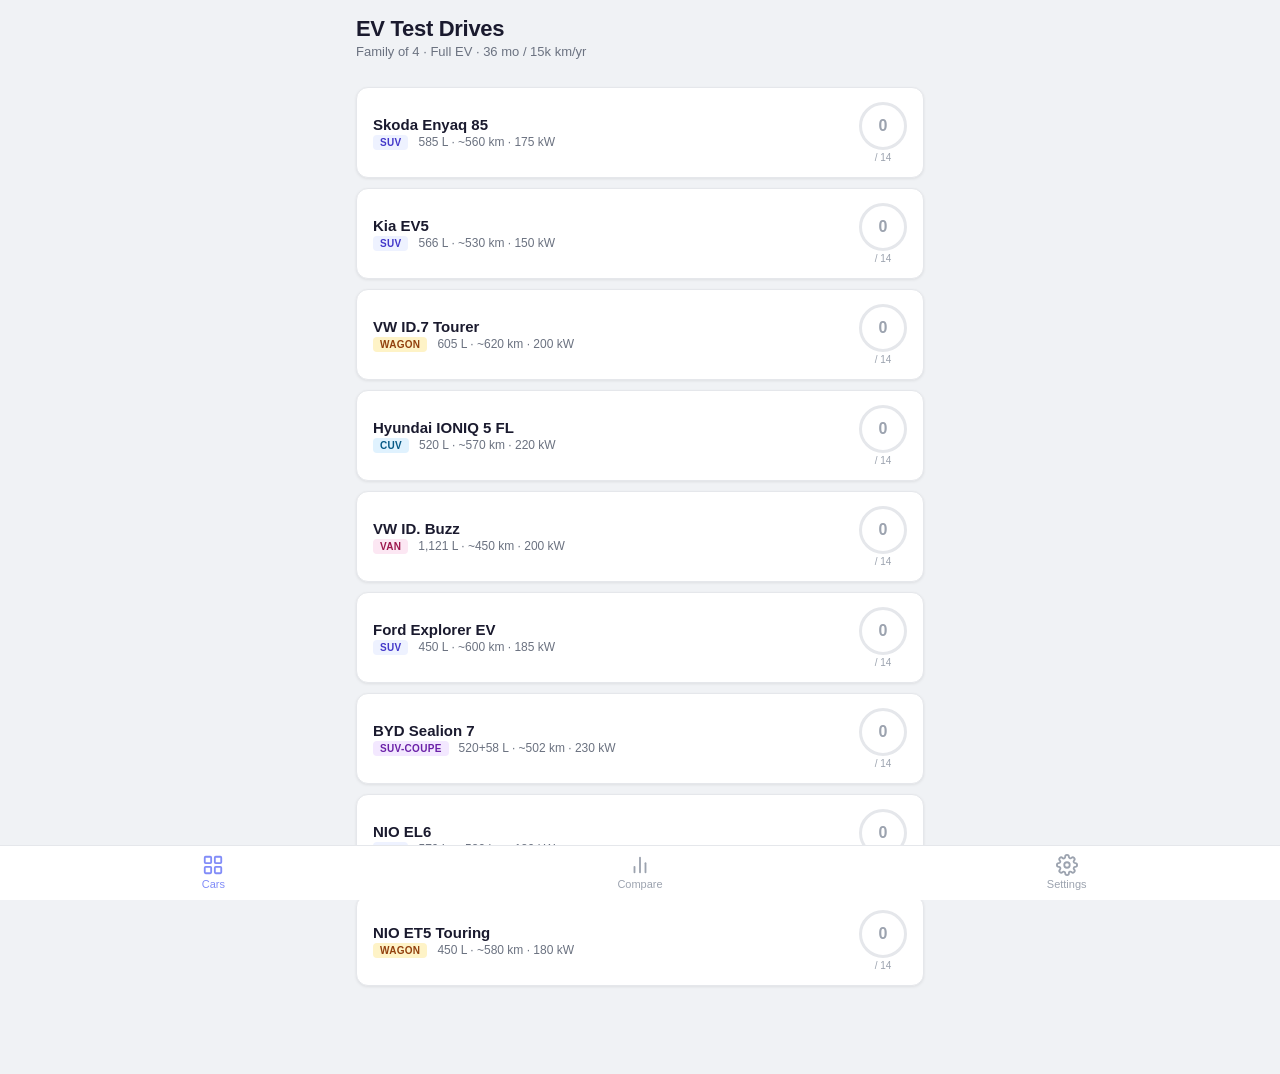
==== index.html @ fa5b5e6d "Build mobile-first PWA for scoring EV test drives Converts the paper-based A4 scoring sheet into an " ====
<!DOCTYPE html>
<html lang="en">
<head>
  <meta charset="UTF-8">
  <meta name="viewport" content="width=device-width, initial-scale=1.0, viewport-fit=cover">
  <meta name="apple-mobile-web-app-capable" content="yes">
  <meta name="apple-mobile-web-app-status-bar-style" content="black-translucent">
  <meta name="theme-color" content="#1a1a2e">
  <title>EV Test Drive Scorer</title>
  <link rel="manifest" href="manifest.json">
  <link rel="icon" href="icons/icon-192.svg" type="image/svg+xml">
  <link rel="apple-touch-icon" href="icons/icon-192.svg">
  <link rel="stylesheet" href="css/style.css">
</head>
<body>

  <!-- App Header -->
  <div class="app-header" id="app-header">
    <h1>EV Test Drives</h1>
    <p>Family of 4 &middot; Full EV &middot; 36 mo / 15k km/yr</p>
  </div>

  <!-- Home View -->
  <div class="view active" id="view-home">
    <div class="car-list" id="car-list"></div>
  </div>

  <!-- Score View -->
  <div class="view" id="view-score"></div>

  <!-- Compare View -->
  <div class="view" id="view-compare">
    <div id="compare-content"></div>
  </div>

  <!-- Settings View -->
  <div class="view" id="view-settings">
    <div class="settings-section">
      <div class="settings-item">
        <div>
          <div class="settings-item-label">Dark Mode</div>
          <div class="settings-item-desc">Easier on the eyes at the dealer</div>
        </div>
        <label class="toggle">
          <input type="checkbox" id="toggle-dark">
          <span class="toggle-slider"></span>
        </label>
      </div>
      <div class="settings-item">
        <div>
          <div class="settings-item-label">Export Data</div>
          <div class="settings-item-desc">Download scores as JSON</div>
        </div>
        <button class="btn btn-outline" id="btn-export">Export</button>
      </div>
      <div class="settings-item">
        <div>
          <div class="settings-item-label">Reset All Scores</div>
          <div class="settings-item-desc">Clear all checks, notes, and dates</div>
        </div>
        <button class="btn btn-danger" id="btn-reset">Reset</button>
      </div>
    </div>
  </div>

  <!-- Tab Bar -->
  <nav class="tab-bar">
    <button id="tab-home" class="active">
      <svg viewBox="0 0 24 24" fill="none" stroke="currentColor" stroke-width="2" stroke-linecap="round" stroke-linejoin="round">
        <rect x="3" y="3" width="7" height="7" rx="1"></rect>
        <rect x="14" y="3" width="7" height="7" rx="1"></rect>
        <rect x="3" y="14" width="7" height="7" rx="1"></rect>
        <rect x="14" y="14" width="7" height="7" rx="1"></rect>
      </svg>
      Cars
    </button>
    <button id="tab-compare">
      <svg viewBox="0 0 24 24" fill="none" stroke="currentColor" stroke-width="2" stroke-linecap="round" stroke-linejoin="round">
        <line x1="18" y1="20" x2="18" y2="10"></line>
        <line x1="12" y1="20" x2="12" y2="4"></line>
        <line x1="6" y1="20" x2="6" y2="14"></line>
      </svg>
      Compare
    </button>
    <button id="tab-settings">
      <svg viewBox="0 0 24 24" fill="none" stroke="currentColor" stroke-width="2" stroke-linecap="round" stroke-linejoin="round">
        <circle cx="12" cy="12" r="3"></circle>
        <path d="M19.4 15a1.65 1.65 0 0 0 .33 1.82l.06.06a2 2 0 0 1-2.83 2.83l-.06-.06a1.65 1.65 0 0 0-1.82-.33 1.65 1.65 0 0 0-1 1.51V21a2 2 0 0 1-4 0v-.09A1.65 1.65 0 0 0 9 19.4a1.65 1.65 0 0 0-1.82.33l-.06.06a2 2 0 0 1-2.83-2.83l.06-.06A1.65 1.65 0 0 0 4.68 15a1.65 1.65 0 0 0-1.51-1H3a2 2 0 0 1 0-4h.09A1.65 1.65 0 0 0 4.6 9a1.65 1.65 0 0 0-.33-1.82l-.06-.06a2 2 0 0 1 2.83-2.83l.06.06A1.65 1.65 0 0 0 9 4.68a1.65 1.65 0 0 0 1-1.51V3a2 2 0 0 1 4 0v.09a1.65 1.65 0 0 0 1 1.51 1.65 1.65 0 0 0 1.82-.33l.06-.06a2 2 0 0 1 2.83 2.83l-.06.06A1.65 1.65 0 0 0 19.4 9a1.65 1.65 0 0 0 1.51 1H21a2 2 0 0 1 0 4h-.09a1.65 1.65 0 0 0-1.51 1z"></path>
      </svg>
      Settings
    </button>
  </nav>

  <!-- Toast -->
  <div class="toast" id="toast"></div>

  <!-- Confirmation Modal -->
  <div class="modal-overlay" id="modal-overlay">
    <div class="modal">
      <h3>Reset All Data?</h3>
      <p>This will clear all scores, notes, and dates. This cannot be undone.</p>
      <div class="modal-actions">
        <button class="btn btn-outline" id="modal-cancel">Cancel</button>
        <button class="btn btn-danger" id="modal-confirm">Reset</button>
      </div>
    </div>
  </div>

  <script src="js/app.js"></script>
</body>
</html>
---- css/style.css ----
/* ── Reset & Base ── */
*, *::before, *::after { box-sizing: border-box; margin: 0; padding: 0; }

:root {
  --bg: #f0f2f5;
  --surface: #ffffff;
  --primary: #1a1a2e;
  --primary-light: #2d2d4e;
  --accent: #818cf8;
  --accent-bg: #eef2ff;
  --green: #10b981;
  --green-bg: #ecfdf5;
  --amber: #d97706;
  --amber-bg: #fffbeb;
  --text: #1a1a2e;
  --text-secondary: #6b7280;
  --text-muted: #9ca3af;
  --border: #e5e7eb;
  --radius: 12px;
  --radius-sm: 8px;
  --shadow: 0 1px 3px rgba(0,0,0,0.08);
  --shadow-lg: 0 4px 12px rgba(0,0,0,0.1);
}

html {
  font-family: -apple-system, BlinkMacSystemFont, 'Segoe UI', Roboto, sans-serif;
  font-size: 16px;
  color: var(--text);
  background: var(--bg);
  -webkit-tap-highlight-color: transparent;
}

body {
  min-height: 100dvh;
  padding-bottom: 72px;
}

/* ── Navigation ── */
.tab-bar {
  position: fixed;
  bottom: 0;
  left: 0;
  right: 0;
  display: flex;
  background: var(--surface);
  border-top: 1px solid var(--border);
  z-index: 100;
  padding-bottom: env(safe-area-inset-bottom, 0);
}

.tab-bar button {
  flex: 1;
  border: none;
  background: none;
  padding: 8px 4px 10px;
  font-size: 11px;
  color: var(--text-muted);
  display: flex;
  flex-direction: column;
  align-items: center;
  gap: 2px;
  cursor: pointer;
  transition: color 0.2s;
}

.tab-bar button.active {
  color: var(--accent);
}

.tab-bar button svg {
  width: 22px;
  height: 22px;
}

/* ── Views ── */
.view {
  display: none;
  padding: 16px;
  max-width: 600px;
  margin: 0 auto;
}

.view.active {
  display: block;
}

/* ── Header ── */
.app-header {
  padding: 16px 16px 0;
  max-width: 600px;
  margin: 0 auto;
}

.app-header h1 {
  font-size: 22px;
  font-weight: 700;
  letter-spacing: -0.3px;
}

.app-header p {
  font-size: 13px;
  color: var(--text-secondary);
  margin-top: 2px;
}

/* ── Car Cards (Home) ── */
.car-list {
  display: flex;
  flex-direction: column;
  gap: 10px;
  margin-top: 12px;
}

.car-card {
  background: var(--surface);
  border-radius: var(--radius);
  padding: 14px 16px;
  box-shadow: var(--shadow);
  display: flex;
  align-items: center;
  gap: 14px;
  cursor: pointer;
  transition: box-shadow 0.2s;
  text-decoration: none;
  color: inherit;
  border: 1px solid var(--border);
}

.car-card:active {
  box-shadow: var(--shadow-lg);
}

.car-card-info {
  flex: 1;
  min-width: 0;
}

.car-card-name {
  font-size: 15px;
  font-weight: 700;
  white-space: nowrap;
  overflow: hidden;
  text-overflow: ellipsis;
}

.car-card-specs {
  font-size: 12px;
  color: var(--text-secondary);
  margin-top: 2px;
  white-space: nowrap;
  overflow: hidden;
  text-overflow: ellipsis;
}

.body-tag {
  display: inline-block;
  font-size: 10px;
  font-weight: 600;
  padding: 2px 7px;
  border-radius: 4px;
  background: var(--accent-bg);
  color: #4338ca;
  text-transform: uppercase;
  letter-spacing: 0.3px;
}

.body-tag.wagon { background: #fef3c7; color: #92400e; }
.body-tag.cuv { background: #e0f2fe; color: #075985; }
.body-tag.van { background: #fce7f3; color: #9d174d; }
.body-tag.coupe { background: #f3e8ff; color: #6b21a8; }

.car-card-score {
  text-align: center;
  flex-shrink: 0;
}

.score-ring {
  width: 48px;
  height: 48px;
  border-radius: 50%;
  border: 3px solid var(--border);
  display: flex;
  align-items: center;
  justify-content: center;
  font-size: 16px;
  font-weight: 700;
  color: var(--text-muted);
  transition: border-color 0.3s, color 0.3s;
}

.score-ring.has-score {
  border-color: var(--accent);
  color: var(--accent);
}

.score-ring.full-score {
  border-color: var(--green);
  color: var(--green);
}

.score-total {
  font-size: 10px;
  color: var(--text-muted);
  margin-top: 2px;
}

/* ── Score View ── */
.score-header {
  display: flex;
  align-items: center;
  gap: 12px;
  margin-bottom: 16px;
}

.back-btn {
  border: none;
  background: none;
  padding: 8px;
  margin: -8px;
  cursor: pointer;
  color: var(--accent);
  display: flex;
  align-items: center;
}

.back-btn svg {
  width: 24px;
  height: 24px;
}

.score-car-title {
  font-size: 20px;
  font-weight: 700;
  flex: 1;
}

.score-car-badge {
  font-size: 28px;
  font-weight: 700;
  color: var(--accent);
}

/* Specs banner */
.specs-banner {
  display: grid;
  grid-template-columns: repeat(4, 1fr);
  gap: 1px;
  background: var(--border);
  border-radius: var(--radius-sm);
  overflow: hidden;
  margin-bottom: 16px;
}

.spec-item {
  background: var(--surface);
  padding: 10px 6px;
  text-align: center;
}

.spec-value {
  font-size: 14px;
  font-weight: 700;
  color: var(--text);
}

.spec-label {
  font-size: 10px;
  color: var(--text-muted);
  text-transform: uppercase;
  letter-spacing: 0.3px;
  margin-top: 2px;
}

/* Why / Watch */
.car-highlights {
  display: flex;
  flex-direction: column;
  gap: 8px;
  margin-bottom: 16px;
}

.highlight-box {
  padding: 10px 12px;
  border-radius: var(--radius-sm);
  font-size: 13px;
  line-height: 1.4;
}

.highlight-box.why {
  background: var(--green-bg);
  color: #065f46;
  border: 1px solid #a7f3d0;
}

.highlight-box.watch {
  background: var(--amber-bg);
  color: #92400e;
  border: 1px solid #fde68a;
}

.highlight-box strong {
  font-weight: 600;
}

/* Checklist */
.checklist {
  display: flex;
  flex-direction: column;
  gap: 0;
  margin-bottom: 16px;
}

.checklist-item {
  display: flex;
  align-items: center;
  gap: 12px;
  padding: 13px 14px;
  background: var(--surface);
  border: 1px solid var(--border);
  border-bottom: none;
  cursor: pointer;
  transition: background 0.15s;
  -webkit-user-select: none;
  user-select: none;
}

.checklist-item:first-child {
  border-radius: var(--radius-sm) var(--radius-sm) 0 0;
}

.checklist-item:last-child {
  border-bottom: 1px solid var(--border);
  border-radius: 0 0 var(--radius-sm) var(--radius-sm);
}

.checklist-item:only-child {
  border-radius: var(--radius-sm);
  border-bottom: 1px solid var(--border);
}

.checklist-item:active {
  background: #f9fafb;
}

.checklist-item.checked {
  background: #f0fdf4;
}

.check-icon {
  width: 24px;
  height: 24px;
  border-radius: 6px;
  border: 2px solid var(--border);
  flex-shrink: 0;
  display: flex;
  align-items: center;
  justify-content: center;
  transition: all 0.2s;
}

.checklist-item.checked .check-icon {
  background: var(--green);
  border-color: var(--green);
}

.check-icon svg {
  width: 14px;
  height: 14px;
  stroke: white;
  stroke-width: 3;
  fill: none;
  opacity: 0;
  transition: opacity 0.2s;
}

.checklist-item.checked .check-icon svg {
  opacity: 1;
}

.checklist-label {
  font-size: 14px;
  flex: 1;
  line-height: 1.3;
}

/* Notes */
.notes-area {
  width: 100%;
  min-height: 100px;
  border: 1px solid var(--border);
  border-radius: var(--radius-sm);
  padding: 12px;
  font-family: inherit;
  font-size: 14px;
  resize: vertical;
  color: var(--text);
  background: var(--surface);
}

.notes-area:focus {
  outline: none;
  border-color: var(--accent);
}

.section-label {
  font-size: 12px;
  font-weight: 600;
  text-transform: uppercase;
  letter-spacing: 0.5px;
  color: var(--text-secondary);
  margin-bottom: 8px;
  margin-top: 8px;
}

/* ── Compare View ── */
.compare-table-wrap {
  overflow-x: auto;
  -webkit-overflow-scrolling: touch;
  margin: 12px -16px 0;
  padding: 0 16px;
}

.compare-table {
  width: 100%;
  min-width: 500px;
  border-collapse: collapse;
  font-size: 12px;
}

.compare-table th {
  background: var(--primary);
  color: #fff;
  padding: 8px 6px;
  text-align: center;
  font-size: 10px;
  font-weight: 600;
  text-transform: uppercase;
  letter-spacing: 0.3px;
  position: sticky;
  top: 0;
  white-space: nowrap;
}

.compare-table th:first-child {
  text-align: left;
  padding-left: 10px;
  min-width: 140px;
  position: sticky;
  left: 0;
  z-index: 2;
}

.compare-table td {
  padding: 8px 6px;
  text-align: center;
  border-bottom: 1px solid var(--border);
  vertical-align: middle;
}

.compare-table td:first-child {
  text-align: left;
  padding-left: 10px;
  font-size: 12px;
  color: var(--text-secondary);
  background: var(--surface);
  position: sticky;
  left: 0;
  z-index: 1;
}

.compare-table tr:nth-child(even) td {
  background: #f9fafb;
}

.compare-table tr:nth-child(even) td:first-child {
  background: #f9fafb;
}

.compare-table .check-mark {
  color: var(--green);
  font-size: 16px;
  font-weight: 700;
}

.compare-table .empty-mark {
  color: var(--border);
  font-size: 14px;
}

.compare-table tr.score-row td {
  font-weight: 700;
  font-size: 14px;
  background: var(--accent-bg);
  color: var(--accent);
}

.compare-table tr.score-row td:first-child {
  background: var(--accent-bg);
  color: var(--primary);
}

.compare-winner {
  background: var(--green-bg) !important;
  color: var(--green) !important;
}

/* ── Settings View ── */
.settings-section {
  background: var(--surface);
  border-radius: var(--radius);
  border: 1px solid var(--border);
  overflow: hidden;
  margin-top: 12px;
}

.settings-item {
  padding: 14px 16px;
  border-bottom: 1px solid var(--border);
  display: flex;
  justify-content: space-between;
  align-items: center;
}

.settings-item:last-child {
  border-bottom: none;
}

.settings-item-label {
  font-size: 14px;
}

.settings-item-desc {
  font-size: 12px;
  color: var(--text-secondary);
  margin-top: 2px;
}

.btn {
  padding: 10px 20px;
  border-radius: var(--radius-sm);
  border: none;
  font-size: 14px;
  font-weight: 600;
  cursor: pointer;
  transition: opacity 0.2s;
}

.btn:active {
  opacity: 0.8;
}

.btn-danger {
  background: #fee2e2;
  color: #dc2626;
}

.btn-primary {
  background: var(--accent);
  color: white;
}

.btn-outline {
  background: none;
  border: 1px solid var(--border);
  color: var(--text-secondary);
}

/* ── Misc ── */
.drive-date-input {
  width: 100%;
  padding: 10px 12px;
  border: 1px solid var(--border);
  border-radius: var(--radius-sm);
  font-family: inherit;
  font-size: 14px;
  color: var(--text);
  background: var(--surface);
  margin-bottom: 16px;
}

.drive-date-input:focus {
  outline: none;
  border-color: var(--accent);
}

.empty-state {
  text-align: center;
  padding: 40px 20px;
  color: var(--text-muted);
}

.empty-state p {
  font-size: 14px;
  margin-top: 8px;
}

/* Toast */
.toast {
  position: fixed;
  bottom: 80px;
  left: 50%;
  transform: translateX(-50%) translateY(20px);
  background: var(--primary);
  color: #fff;
  padding: 10px 20px;
  border-radius: 20px;
  font-size: 13px;
  opacity: 0;
  transition: all 0.3s;
  z-index: 200;
  pointer-events: none;
}

.toast.show {
  opacity: 1;
  transform: translateX(-50%) translateY(0);
}

/* Confirmation modal */
.modal-overlay {
  position: fixed;
  inset: 0;
  background: rgba(0,0,0,0.4);
  display: flex;
  align-items: center;
  justify-content: center;
  z-index: 300;
  opacity: 0;
  pointer-events: none;
  transition: opacity 0.2s;
}

.modal-overlay.show {
  opacity: 1;
  pointer-events: auto;
}

.modal {
  background: var(--surface);
  border-radius: var(--radius);
  padding: 24px;
  max-width: 300px;
  width: 90%;
  text-align: center;
}

.modal h3 {
  font-size: 17px;
  margin-bottom: 8px;
}

.modal p {
  font-size: 14px;
  color: var(--text-secondary);
  margin-bottom: 20px;
}

.modal-actions {
  display: flex;
  gap: 10px;
  justify-content: center;
}

/* ── Toggle Switch ── */
.toggle {
  position: relative;
  display: inline-block;
  width: 48px;
  height: 28px;
  flex-shrink: 0;
}

.toggle input {
  opacity: 0;
  width: 0;
  height: 0;
}

.toggle-slider {
  position: absolute;
  cursor: pointer;
  inset: 0;
  background: var(--border);
  border-radius: 28px;
  transition: background 0.3s;
}

.toggle-slider::before {
  content: '';
  position: absolute;
  height: 22px;
  width: 22px;
  left: 3px;
  bottom: 3px;
  background: white;
  border-radius: 50%;
  transition: transform 0.3s;
}

.toggle input:checked + .toggle-slider {
  background: var(--accent);
}

.toggle input:checked + .toggle-slider::before {
  transform: translateX(20px);
}

/* ── Dark Mode ── */
[data-theme="dark"] {
  --bg: #0f0f1a;
  --surface: #1a1a2e;
  --primary: #2d2d4e;
  --primary-light: #3d3d5c;
  --accent: #818cf8;
  --accent-bg: #1e1b4b;
  --green: #34d399;
  --green-bg: #052e16;
  --amber: #fbbf24;
  --amber-bg: #451a03;
  --text: #e5e7eb;
  --text-secondary: #9ca3af;
  --text-muted: #6b7280;
  --border: #374151;
  --shadow: 0 1px 3px rgba(0,0,0,0.3);
  --shadow-lg: 0 4px 12px rgba(0,0,0,0.4);
}

[data-theme="dark"] .tab-bar {
  background: #111827;
  border-top-color: #1f2937;
}

[data-theme="dark"] .compare-table th {
  background: #2d2d4e;
}

[data-theme="dark"] .compare-table td:first-child {
  background: var(--surface);
}

[data-theme="dark"] .compare-table tr:nth-child(even) td {
  background: #111827;
}

[data-theme="dark"] .compare-table tr:nth-child(even) td:first-child {
  background: #111827;
}

[data-theme="dark"] .compare-table tr.score-row td {
  background: var(--accent-bg);
}

[data-theme="dark"] .compare-table tr.score-row td:first-child {
  background: var(--accent-bg);
}

[data-theme="dark"] .checklist-item.checked {
  background: #052e16;
}

[data-theme="dark"] .checklist-item:active {
  background: #1f2937;
}

[data-theme="dark"] .highlight-box.why {
  background: #052e16;
  color: #6ee7b7;
  border-color: #065f46;
}

[data-theme="dark"] .highlight-box.watch {
  background: #451a03;
  color: #fbbf24;
  border-color: #92400e;
}

[data-theme="dark"] .modal {
  background: #1f2937;
}

[data-theme="dark"] .toast {
  background: #e5e7eb;
  color: #1a1a2e;
}

[data-theme="dark"] meta[name="theme-color"] {
  content: #0f0f1a;
}
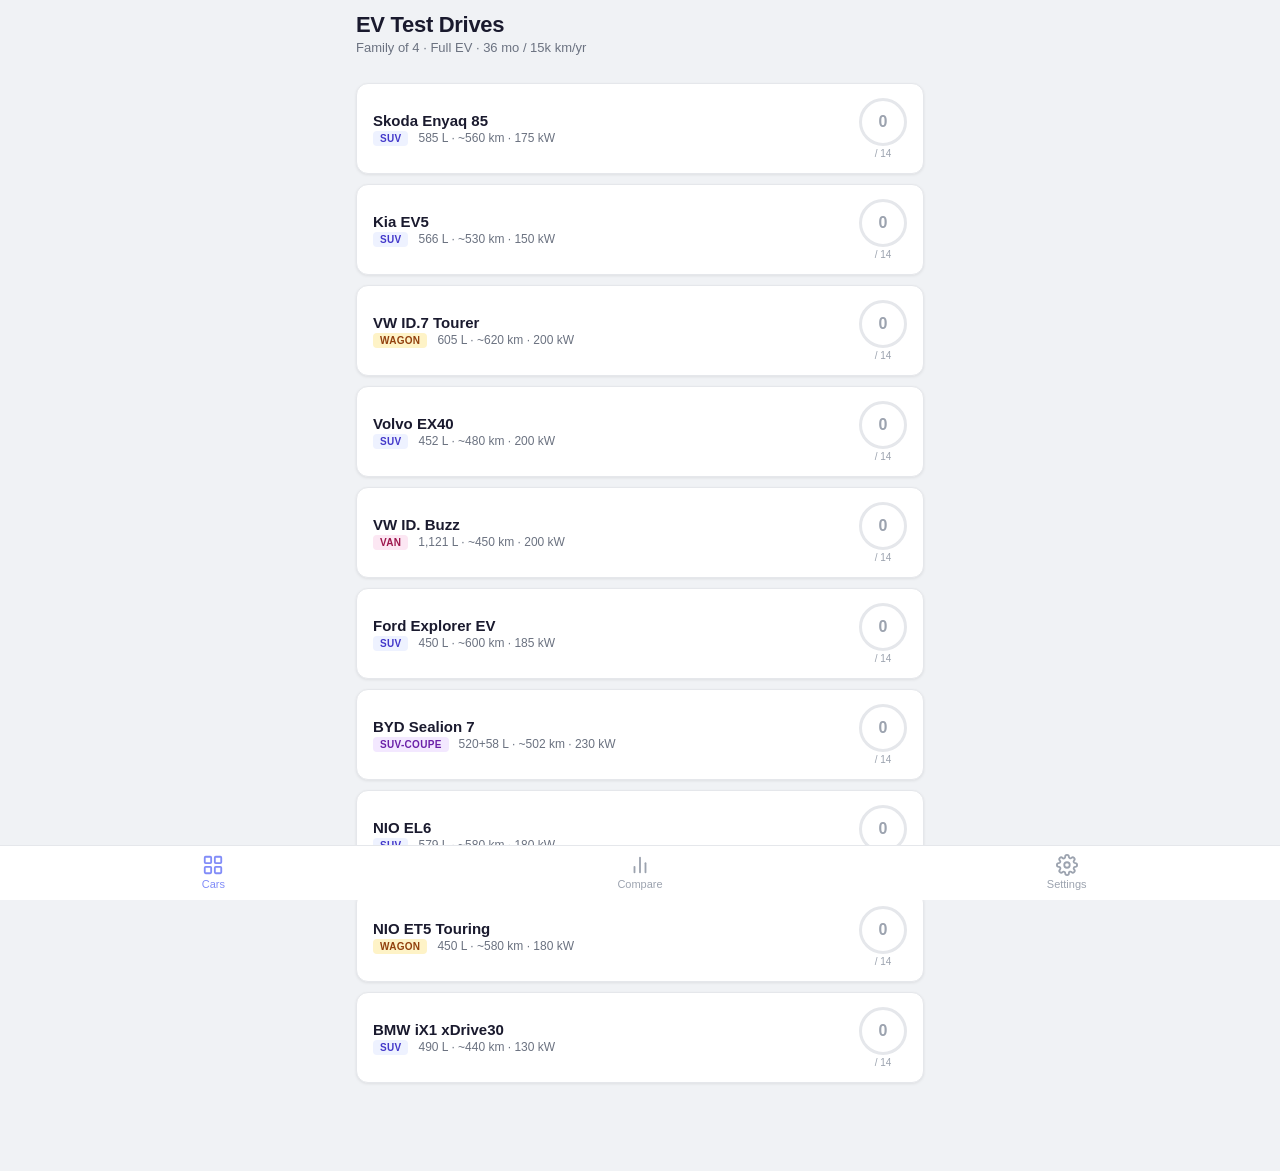
==== commit 6cf658ae: "Add manual update button in settings and fix SW path - Add "Check for Update" button that clears all" ====
--- a/index.html
+++ b/index.html
@@ -55,6 +55,13 @@
       </div>
       <div class="settings-item">
         <div>
+          <div class="settings-item-label">Check for Update</div>
+          <div class="settings-item-desc">Force-refresh the app to the latest version</div>
+        </div>
+        <button class="btn btn-outline" id="btn-update">Update</button>
+      </div>
+      <div class="settings-item">
+        <div>
           <div class="settings-item-label">Reset All Scores</div>
           <div class="settings-item-desc">Clear all checks, notes, and dates</div>
         </div>
--- a/css/style.css
+++ b/css/style.css
@@ -28,11 +28,13 @@
   color: var(--text);
   background: var(--bg);
   -webkit-tap-highlight-color: transparent;
+  overflow-x: hidden;
 }
 
 body {
   min-height: 100dvh;
   padding-bottom: 72px;
+  overflow-x: hidden;
 }
 
 /* ── Navigation ── */
@@ -86,7 +88,7 @@
 
 /* ── Header ── */
 .app-header {
-  padding: 16px 16px 0;
+  padding: calc(env(safe-area-inset-top, 0px) + 12px) 16px 0;
   max-width: 600px;
   margin: 0 auto;
 }
@@ -416,8 +418,7 @@
 .compare-table-wrap {
   overflow-x: auto;
   -webkit-overflow-scrolling: touch;
-  margin: 12px -16px 0;
-  padding: 0 16px;
+  margin: 12px 0 0;
 }
 
 .compare-table {
@@ -444,10 +445,12 @@
 .compare-table th:first-child {
   text-align: left;
   padding-left: 10px;
-  min-width: 140px;
+  min-width: 100px;
+  max-width: 120px;
   position: sticky;
   left: 0;
-  z-index: 2;
+  z-index: 3;
+  box-shadow: 2px 0 4px rgba(0,0,0,0.15);
 }
 
 .compare-table td {
@@ -460,12 +463,15 @@
 .compare-table td:first-child {
   text-align: left;
   padding-left: 10px;
-  font-size: 12px;
+  font-size: 11px;
   color: var(--text-secondary);
   background: var(--surface);
   position: sticky;
   left: 0;
-  z-index: 1;
+  z-index: 2;
+  max-width: 120px;
+  word-wrap: break-word;
+  box-shadow: 2px 0 4px rgba(0,0,0,0.15);
 }
 
 .compare-table tr:nth-child(even) td {
@@ -474,6 +480,7 @@
 
 .compare-table tr:nth-child(even) td:first-child {
   background: #f9fafb;
+  box-shadow: 2px 0 4px rgba(0,0,0,0.15);
 }
 
 .compare-table .check-mark {
@@ -496,7 +503,8 @@
 
 .compare-table tr.score-row td:first-child {
   background: var(--accent-bg);
-  color: var(--primary);
+  color: var(--text);
+  box-shadow: 2px 0 4px rgba(0,0,0,0.15);
 }
 
 .compare-winner {
@@ -736,6 +744,11 @@
 
 [data-theme="dark"] .compare-table td:first-child {
   background: var(--surface);
+  box-shadow: 2px 0 6px rgba(0,0,0,0.4);
+}
+
+[data-theme="dark"] .compare-table th:first-child {
+  box-shadow: 2px 0 6px rgba(0,0,0,0.4);
 }
 
 [data-theme="dark"] .compare-table tr:nth-child(even) td {
@@ -744,14 +757,22 @@
 
 [data-theme="dark"] .compare-table tr:nth-child(even) td:first-child {
   background: #111827;
+  box-shadow: 2px 0 6px rgba(0,0,0,0.4);
 }
 
 [data-theme="dark"] .compare-table tr.score-row td {
-  background: var(--accent-bg);
-}
-
+  background: #2a2a4a;
+  color: #a5b4fc;
+}
+
+[data-theme="dark"] .compare-table tr.score-row td,
 [data-theme="dark"] .compare-table tr.score-row td:first-child {
-  background: var(--accent-bg);
+  background: #2a2a4a;
+  color: #c7d2fe;
+}
+
+[data-theme="dark"] .compare-table tr.score-row td:first-child {
+  box-shadow: 2px 0 6px rgba(0,0,0,0.4);
 }
 
 [data-theme="dark"] .checklist-item.checked {
